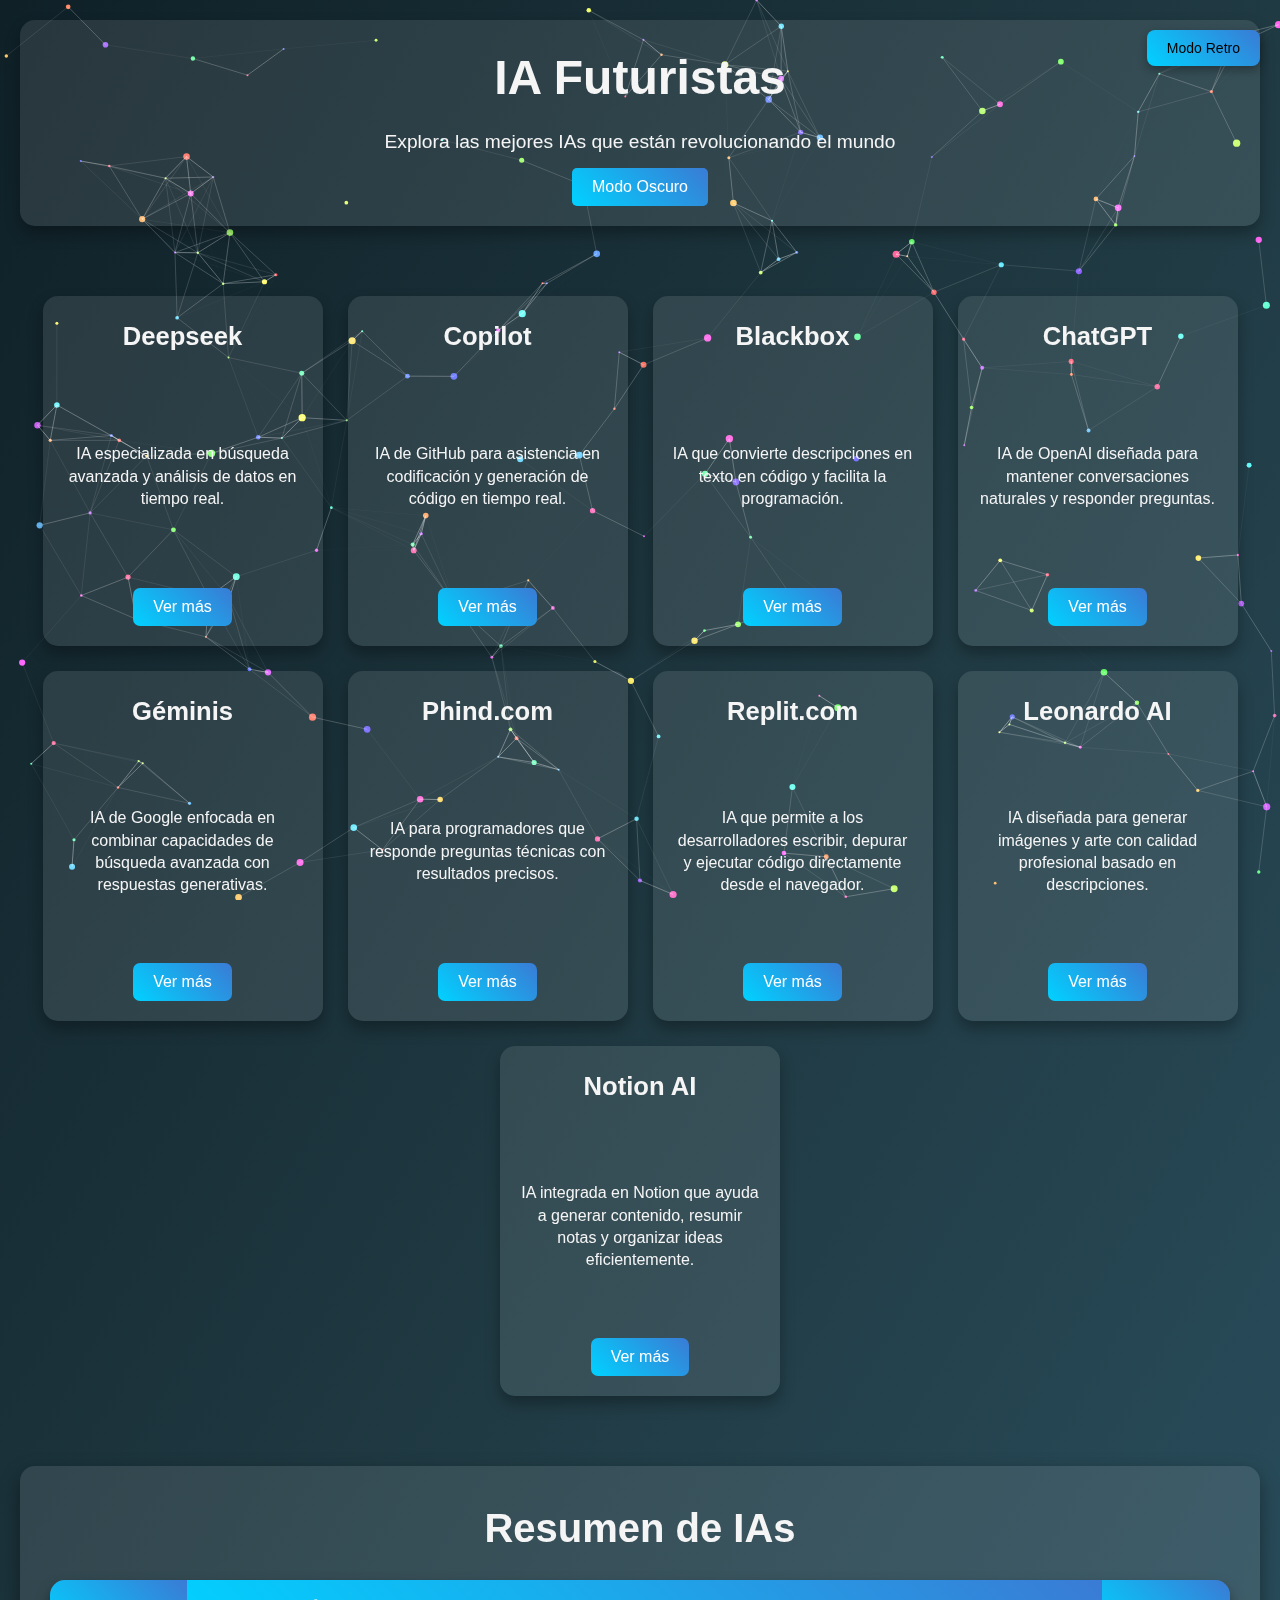
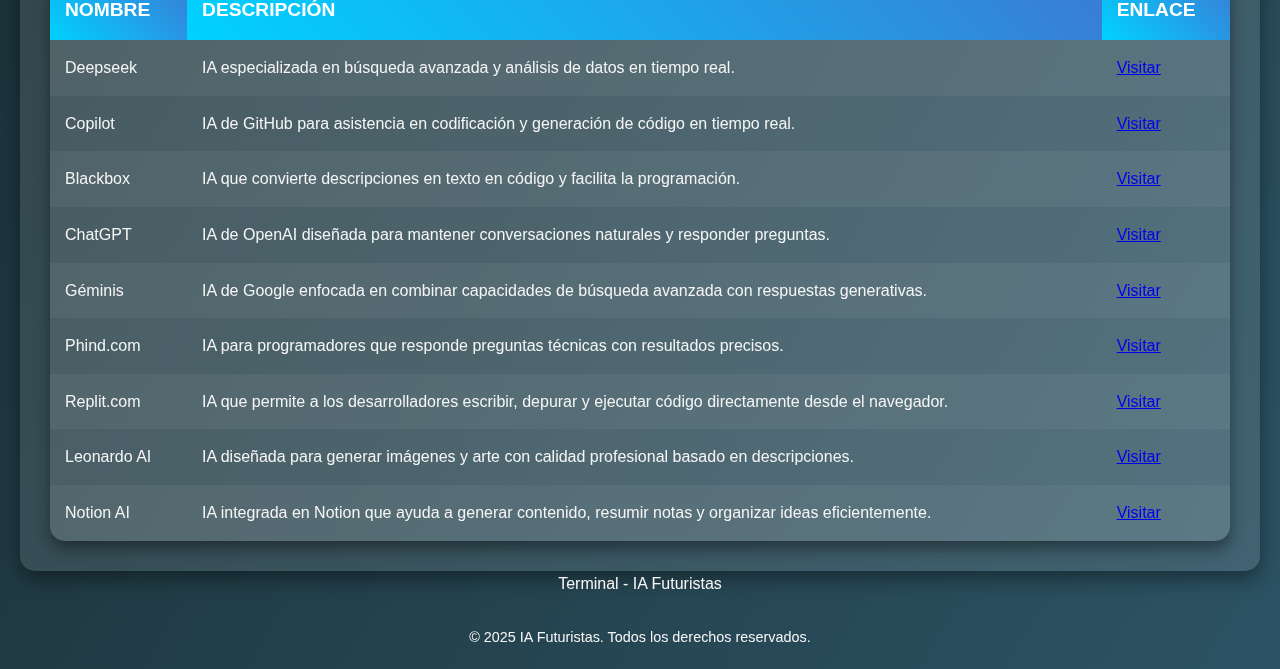
==== index.html @ c77d91a1 "Add files via upload" ====
<!DOCTYPE html>
<html lang="es">
<head>
    <meta charset="UTF-8">
    <meta name="viewport" content="width=device-width, initial-scale=1.0">
    <title>IA Futuristas</title>
    <link href="https://fonts.googleapis.com/css2?family=Montserrat:wght@400;600;700&display=swap" rel="stylesheet">
    <link rel="stylesheet" href="styles.css" id="theme-style">
</head>
<body>
    <!-- Fondo Animado -->
    <div id="background">
        <!-- El Canvas para el Modo Retro se generará dinámicamente -->
        <canvas id="canvas"></canvas>
    </div>

    <!-- Encabezado -->
    <header>
        <div class="logo">
            <h1>IA Futuristas</h1>
        </div>
        <p>Explora las mejores IAs que están revolucionando el mundo</p>
        <div class="btn-container">
            <button id="theme-toggle" class="btn-toggle">Modo Oscuro</button>
            <button id="retro-toggle" class="btn-toggle">Modo Retro</button>
        </div>
    </header>

    <!-- Contenido Principal -->
    <main>
        <!-- Lista de IAs -->
        <section id="aiList" class="ias"></section>

        <!-- Resumen de IAs -->
        <section id="summary" class="summary">
            <h2>Resumen de IAs</h2>
            <div id="summaryContent"></div>
        </section>
    </main>
    <div id="fake-terminal" class="hidden">
        <div class="terminal-header">Terminal - IA Futuristas</div>
        <div class="terminal-body" id="terminal-output"></div>
    </div>
    
    <footer>
        <p>&copy; 2025 IA Futuristas. Todos los derechos reservados.</p>
    </footer>

    <script src="animation.js"></script>
    <script src="theme-toggle.js"></script>
    <script src="assets/js/retro-animation.js"></script>
    <!--<script src="assets/js/retro-sound.js"></script>-->
    
    
</body>
</html>
---- styles.css ----
/* Modo Claro */
:root {
    --background-color: linear-gradient(120deg, #0f2027, #203a43, #2c5364);
    --text-color: #f5f5f5;
    --header-bg: rgba(255, 255, 255, 0.1);
    --header-text: #f5f5f5;
    --card-bg: rgba(255, 255, 255, 0.1);
    --card-shadow: rgba(0, 0, 0, 0.3);
    --btn-bg: linear-gradient(45deg, #00d2ff, #3a7bd5);
    --btn-text: #ffffff;
    --btn-hover-bg: linear-gradient(45deg, #3a7bd5, #00d2ff);
    --summary-bg: rgba(255, 255, 255, 0.1);
    --summary-shadow: rgba(0, 0, 0, 0.4);
}

/* Modo Oscuro */
body.dark-mode {
    --background-color: #121212;
    --text-color: #e0e0e0;
    --header-bg: #1e1e1e;
    --header-text: #ffffff;
    --card-bg: #1e1e1e;
    --card-shadow: rgba(0, 0, 0, 0.5);
    --btn-bg: #bb86fc;
    --btn-text: #ffffff;
    --btn-hover-bg: #7b4dff;
    --summary-bg: #1e1e1e;
    --summary-shadow: rgba(0, 0, 0, 0.5);
}

/* General Reset */
* {
    margin: 0;
    padding: 0;
    box-sizing: border-box;
    font-family: 'Roboto', sans-serif;
}

body {
    background: var(--background-color);
    color: var(--text-color);
    text-align: center;
    line-height: 1.6;
    padding: 20px;
    overflow-x: hidden;
}

/* Fondo Animado */
#background {
    position: fixed;
    top: 0;
    left: 0;
    width: 100%;
    height: 100%;
    z-index: -1;
    overflow: hidden;
}

#canvas {
    width: 100%;
    height: 100%;
    display: block;
}

/* Encabezado */
header {
    background: var(--header-bg);
    padding: 20px 30px;
    border-radius: 15px;
    margin-bottom: 50px;
    box-shadow: 0 8px 15px var(--card-shadow);
    text-align: center;
    position: relative;
    overflow: hidden;
}

header h1 {
    font-size: 3rem;
    color: var(--header-text);
    margin-bottom: 10px;
}

header p {
    font-size: 1.2rem;
    color: var(--header-text);
}

/* Botón de Modo Claro/Oscuro */
.btn-toggle {
    background: var(--btn-bg);
    color: var(--btn-text);
    padding: 10px 20px;
    border: none;
    border-radius: 5px;
    font-size: 1rem;
    cursor: pointer;
    transition: background-color 0.3s ease, transform 0.3s ease;
    margin-top: 10px;
}

.btn-toggle:hover {
    background: var(--btn-hover-bg);
    transform: scale(1.05);
}

/* Lista de IAs */
.ias {
    display: flex;
    flex-wrap: wrap;
    justify-content: center;
    gap: 25px;
    padding: 20px 0;
}

.ai-item {
    background: var(--card-bg);
    border-radius: 15px;
    padding: 20px;
    width: 280px;
    height: 350px;
    display: flex;
    flex-direction: column;
    justify-content: space-between;
    align-items: center;
    text-align: center;
    box-shadow: 0 8px 15px var(--card-shadow);
    transition: transform 0.3s ease, box-shadow 0.3s ease, background-color 0.3s ease;
    position: relative;
}

.ai-item:hover {
    transform: translateY(-10px) scale(1.05);
    box-shadow: 0 12px 25px rgba(0, 0, 0, 0.5);
}

.ai-item h3 {
    font-size: 1.6rem;
    color: var(--text-color);
    margin-bottom: 10px;
}

.ai-item p {
    font-size: 1rem;
    color: var(--text-color);
    line-height: 1.4;
}

.ai-item .btn {
    background: var(--btn-bg);
    color: var(--btn-text);
    padding: 10px 20px;
    border: none;
    border-radius: 7px;
    font-size: 1rem;
    cursor: pointer;
    transition: background-color 0.3s ease, transform 0.3s ease, box-shadow 0.3s ease;
}

.ai-item .btn:hover {
    background: var(--btn-hover-bg);
    transform: scale(1.1);
}

/* Modo Retro: Ajustes */
body.retro-mode .ias {
    gap: 40px; /* Mayor separación entre tarjetas */
    padding: 40px 0; /* Espaciado adicional vertical */
}

/* Ocultar botón "Ver Más" en Modo Retro */
body.retro-mode .ai-item .btn {
    display: none;
}

/* Modo Retro: Hacer clickeable todo el contenedor */
body.retro-mode .ai-item {
    cursor: pointer;
}

body.retro-mode .ai-item:hover {
    transform: translateY(-5px) scale(1.03);
    box-shadow: 0 10px 20px rgba(255, 255, 0, 0.5); /* Efecto de resaltado retro */
}

/* Asegurar que todo el contenedor sea un enlace funcional */
body.retro-mode .ai-item a {
    text-decoration: none; /* Quitar subrayado */
    color: inherit; /* Heredar color del contenedor */
    display: block; /* Bloquear el espacio completo */
    height: 100%;
    width: 100%;
}

/* Resumen de IAs */
.summary {
    background: var(--summary-bg);
    border-radius: 15px;
    padding: 30px;
    margin-top: 50px;
    box-shadow: 0 8px 20px var(--summary-shadow);
}

.summary h2 {
    font-size: 2.5rem;
    color: var(--text-color);
    margin-bottom: 20px;
}

.ai-summary-table {
    width: 100%;
    border-collapse: collapse;
    background: var(--summary-bg);
    border-radius: 15px;
    overflow: hidden;
    box-shadow: 0 8px 15px var(--summary-shadow);
}

.ai-summary-table th,
.ai-summary-table td {
    padding: 15px;
    text-align: left;
    color: var(--text-color);
}

.ai-summary-table th {
    background: var(--btn-bg);
    color: var(--btn-text);
    font-size: 1.2rem;
    text-transform: uppercase;
}

.ai-summary-table td {
    font-size: 1rem;
}

.ai-summary-table tr:nth-child(even) td {
    background: rgba(255, 255, 255, 0.05);
}

.ai-summary-table tr:hover td {
    background: rgba(255, 255, 255, 0.2);
}

/* Footer */
footer {
    margin-top: 30px;
    color: var(--text-color);
    font-size: 0.9rem;
}
#retro-toggle {
    position: fixed;
    top: 20px; /* Separación desde arriba */
    right: 20px; /* Separación desde la derecha */
    z-index: 1000; /* Asegura que esté encima de todo */
    padding: 10px 20px;
    font-size: 14px;
    background-color: #ffcc00; /* Color retro llamativo */
    color: black;
    border: none;
    border-radius: 8px;
    cursor: pointer;
    box-shadow: 0px 4px 10px rgba(0,0,0,0.3);
    transition: transform 0.2s ease;
}

#retro-toggle:hover {
    transform: scale(1.1);
}
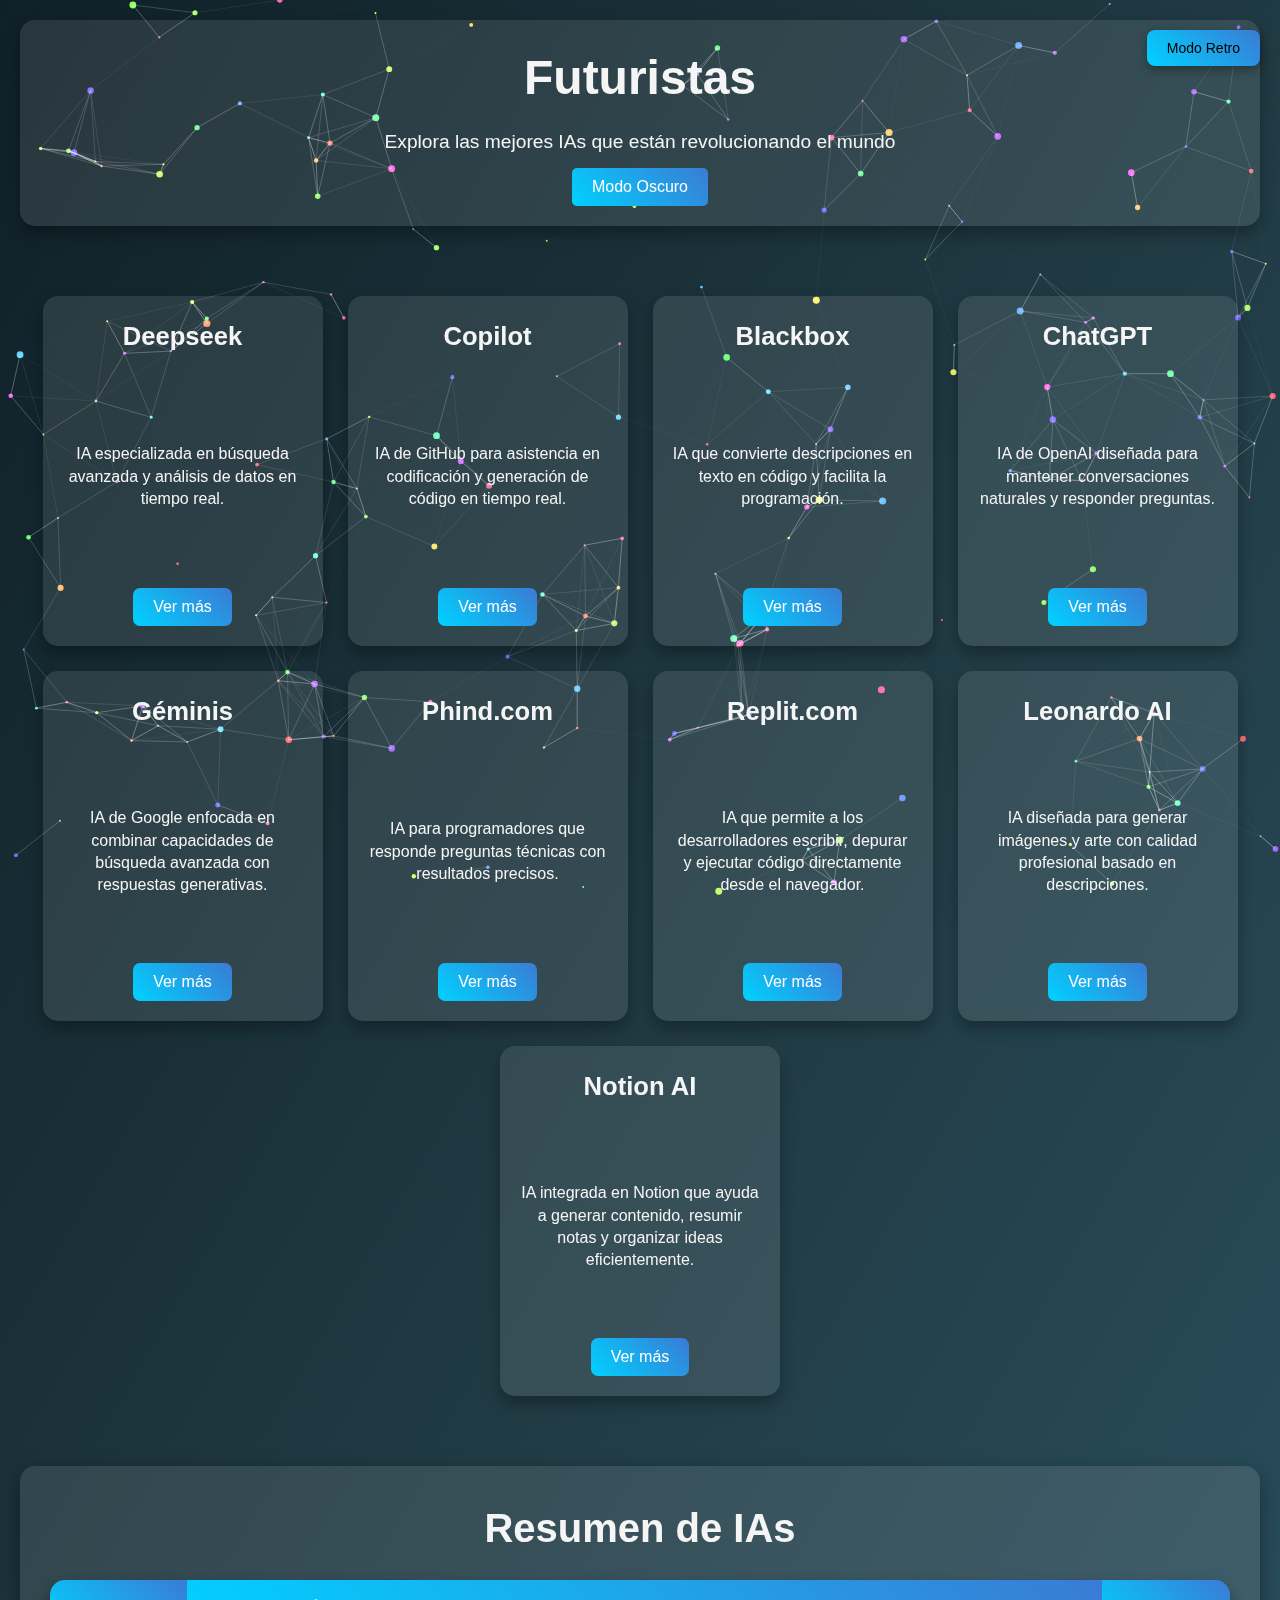
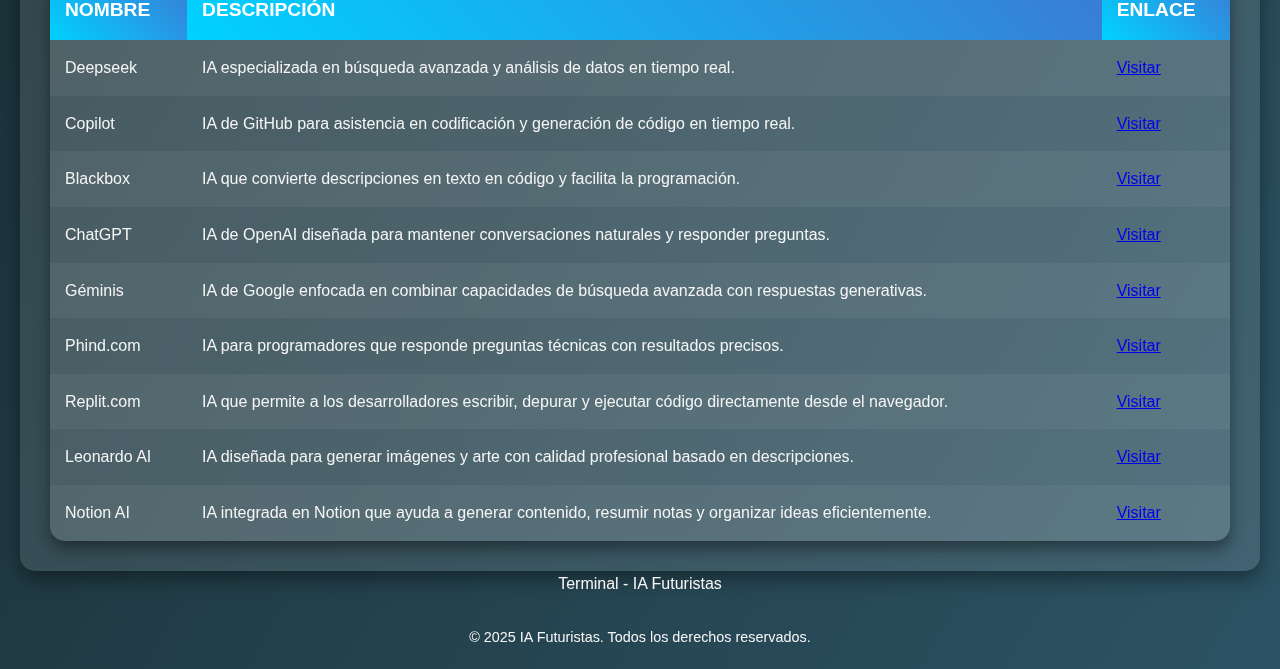
==== commit 1fa4a655: "Update index.html" ====
--- a/index.html
+++ b/index.html
@@ -17,7 +17,7 @@
     <!-- Encabezado -->
     <header>
         <div class="logo">
-            <h1>IA Futuristas</h1>
+            <h1>Futuristas</h1>
         </div>
         <p>Explora las mejores IAs que están revolucionando el mundo</p>
         <div class="btn-container">
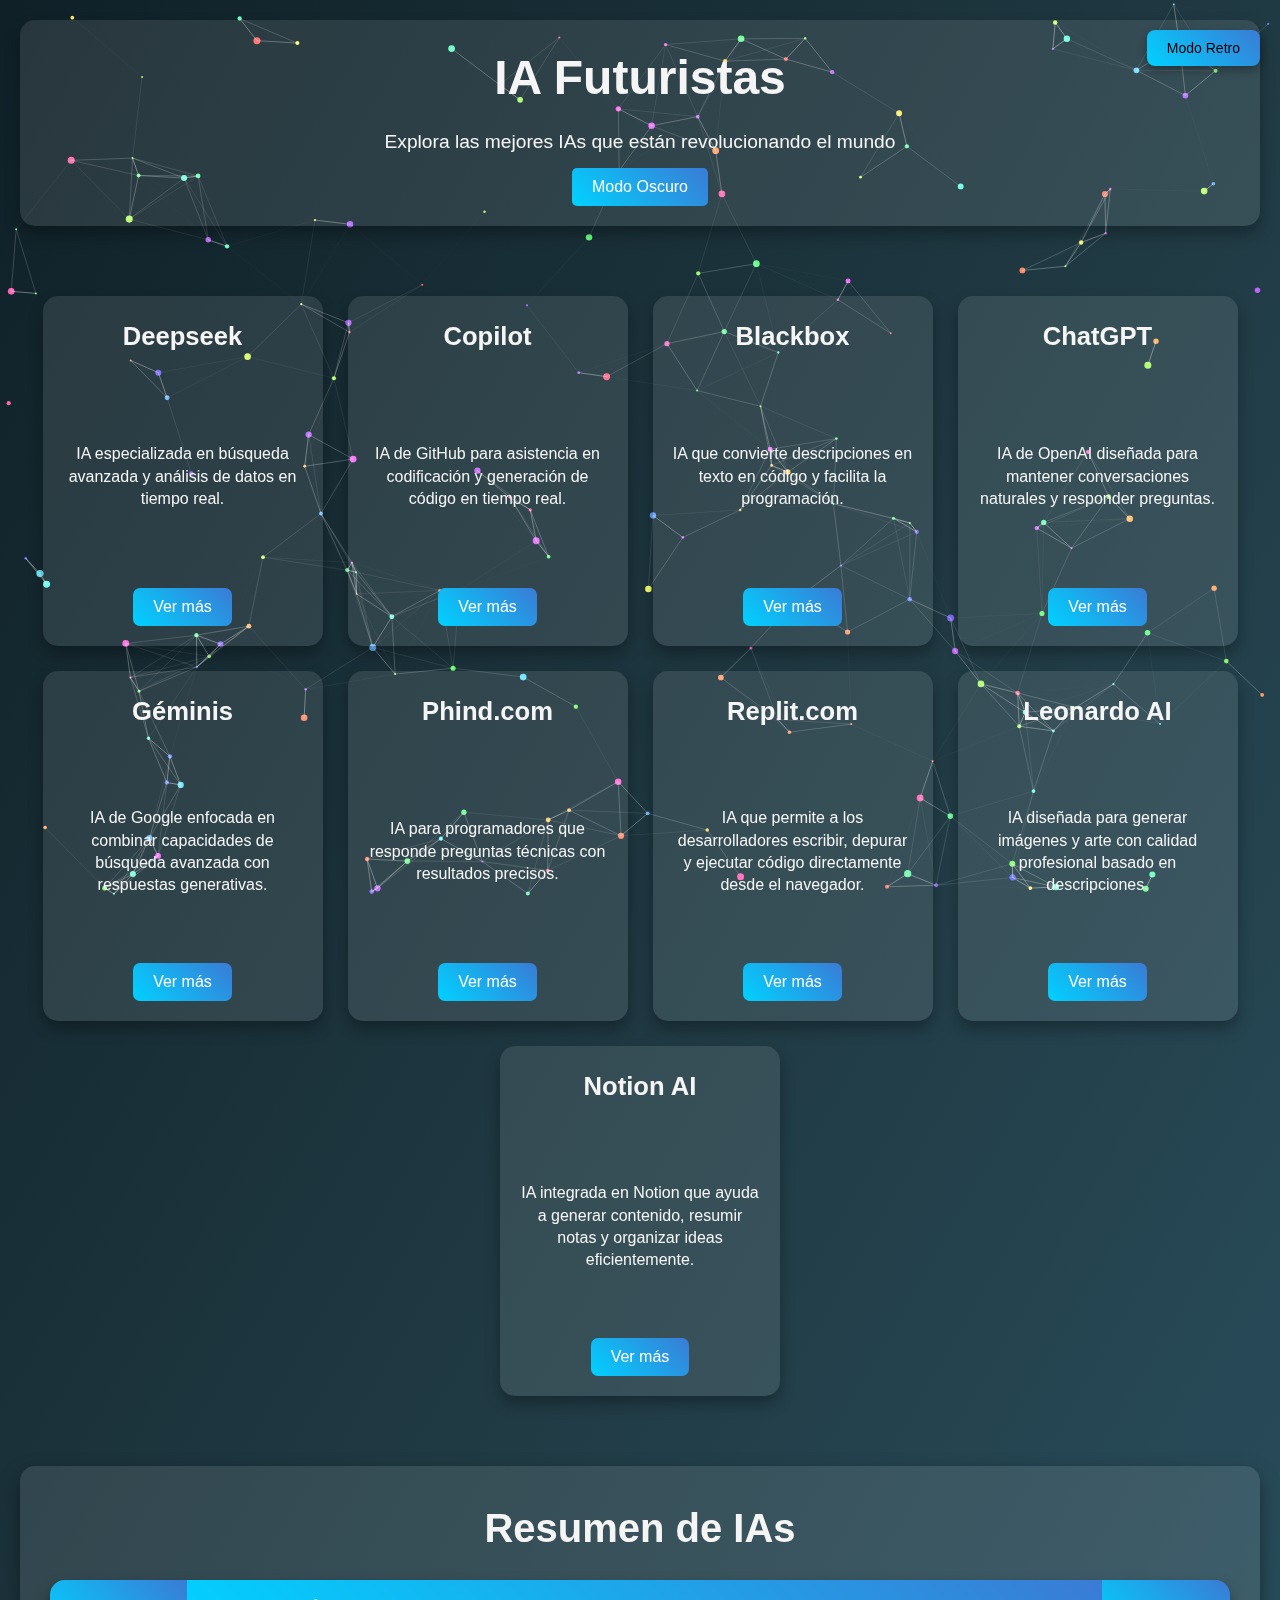
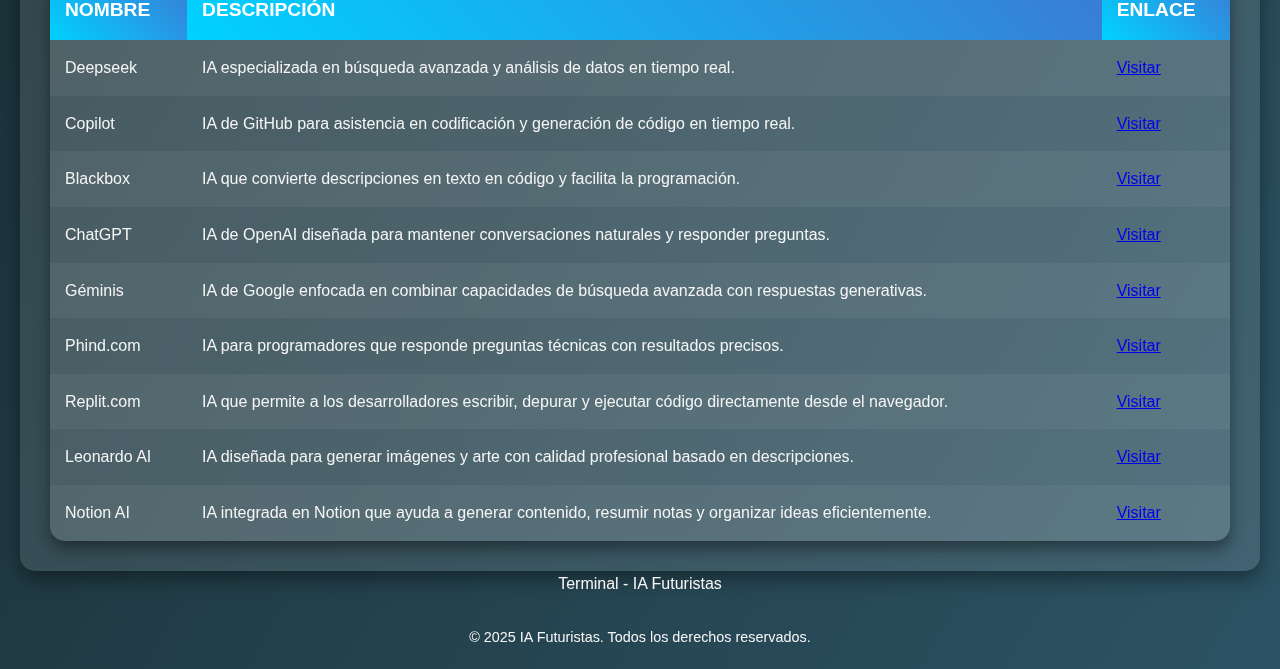
==== commit 7ae8d420: "Update index.html" ====
--- a/index.html
+++ b/index.html
@@ -17,7 +17,7 @@
     <!-- Encabezado -->
     <header>
         <div class="logo">
-            <h1>Futuristas</h1>
+            <h1>IA Futuristas</h1>
         </div>
         <p>Explora las mejores IAs que están revolucionando el mundo</p>
         <div class="btn-container">
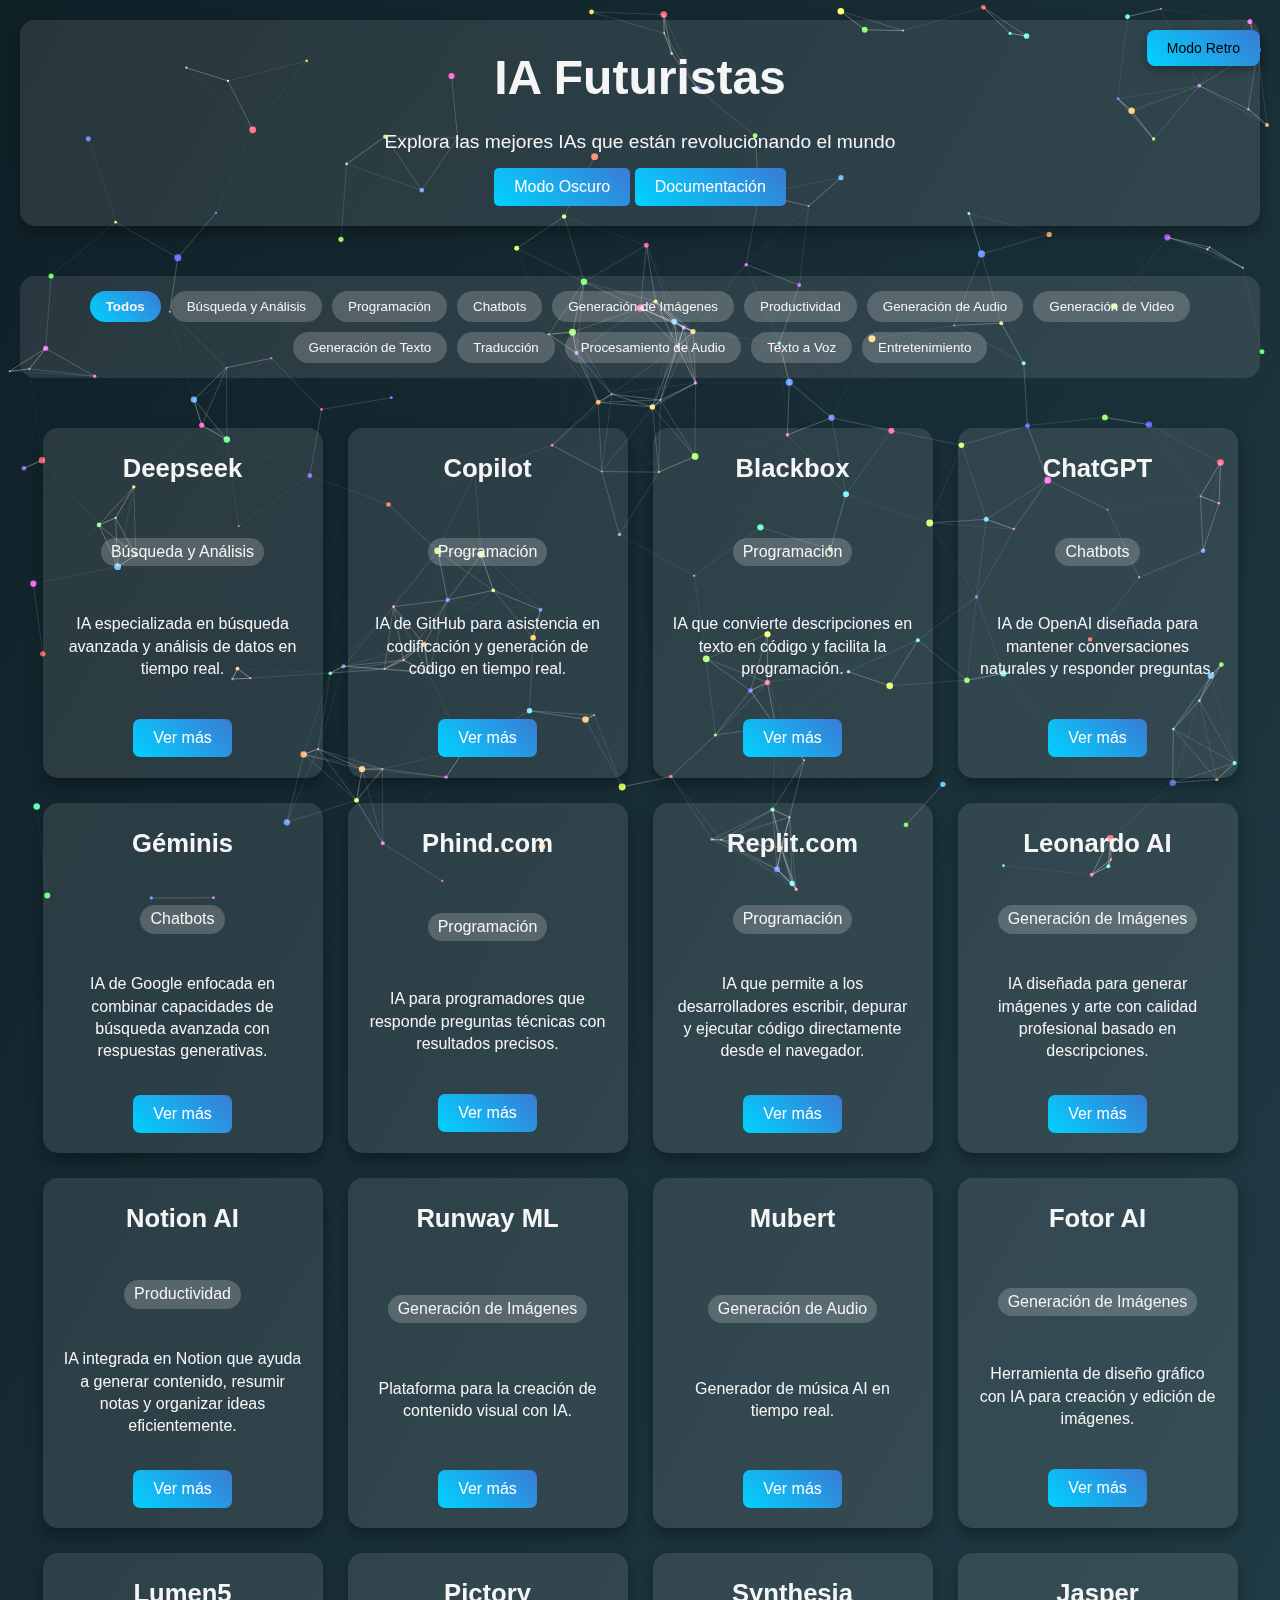
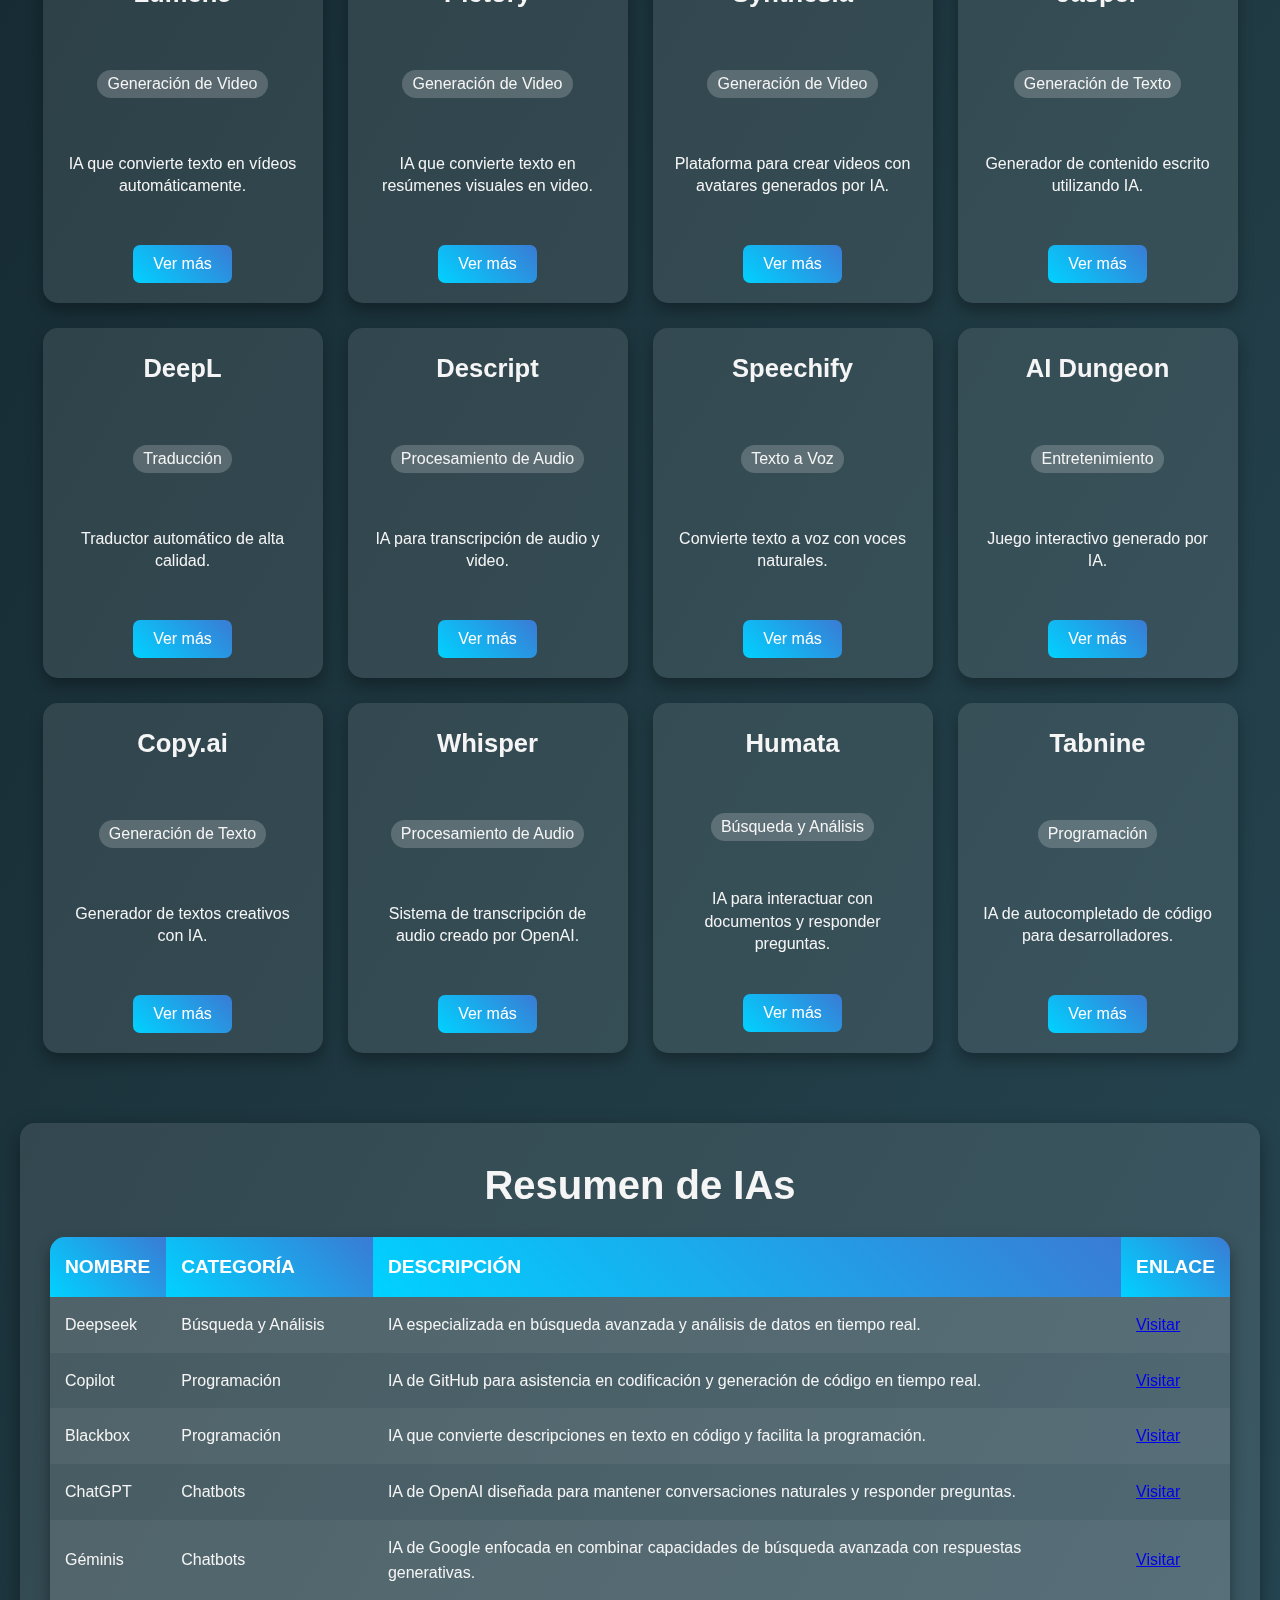
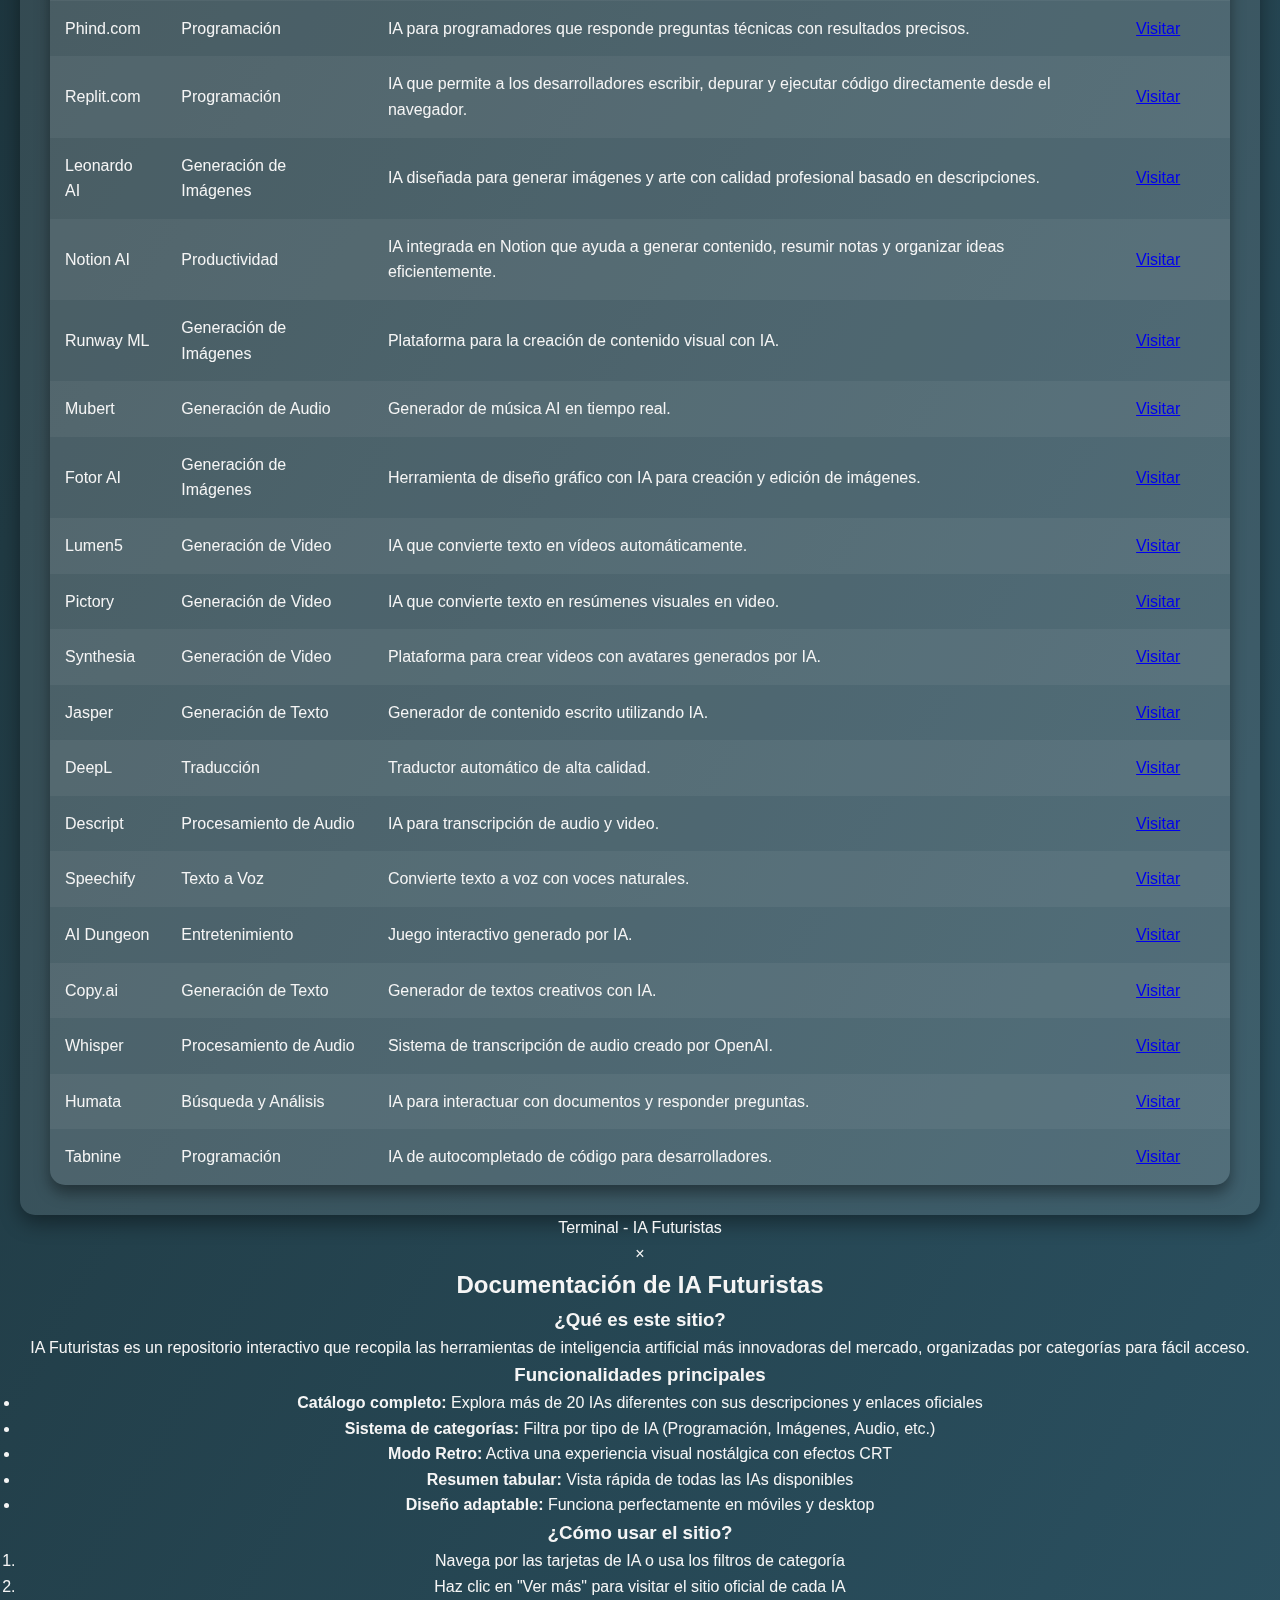
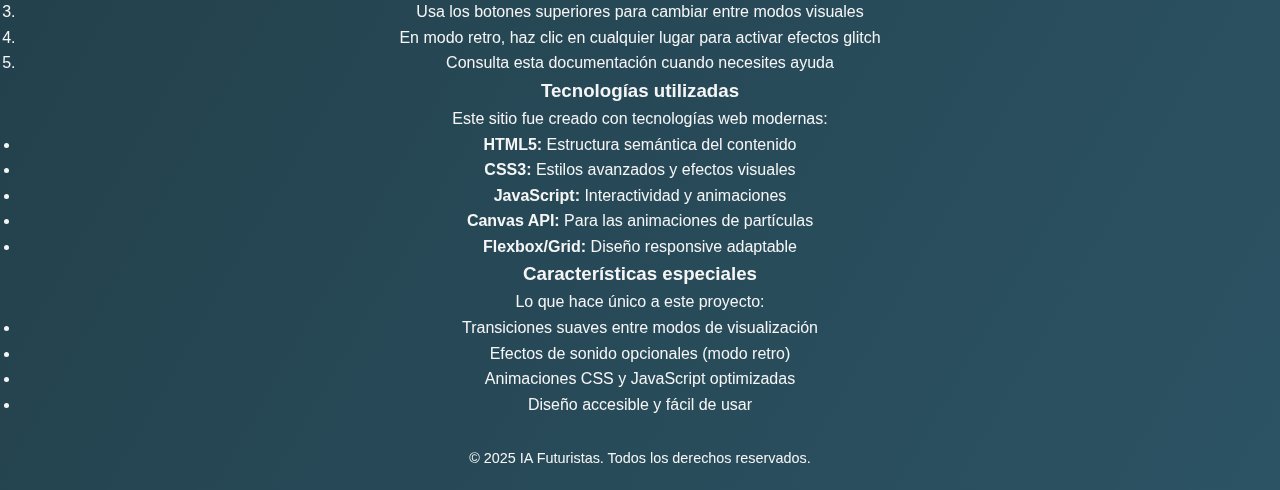
==== commit 81b74d45: "Update index.html" ====
--- a/index.html
+++ b/index.html
@@ -23,6 +23,7 @@
         <div class="btn-container">
             <button id="theme-toggle" class="btn-toggle">Modo Oscuro</button>
             <button id="retro-toggle" class="btn-toggle">Modo Retro</button>
+            <button id="doc-toggle" class="btn-toggle">Documentación</button>
         </div>
     </header>
 
@@ -37,20 +38,71 @@
             <div id="summaryContent"></div>
         </section>
     </main>
+
+    <!-- Terminal Fake (Modo Retro) -->
     <div id="fake-terminal" class="hidden">
         <div class="terminal-header">Terminal - IA Futuristas</div>
         <div class="terminal-body" id="terminal-output"></div>
+    </div>
+    
+    <!-- Modal de Documentación -->
+    <div id="doc-modal" class="modal hidden">
+        <div class="modal-content">
+            <span class="close-modal">&times;</span>
+            <h2>Documentación de IA Futuristas</h2>
+            <div class="doc-content">
+                <h3>¿Qué es este sitio?</h3>
+                <p>IA Futuristas es un repositorio interactivo que recopila las herramientas de inteligencia artificial más innovadoras del mercado, organizadas por categorías para fácil acceso.</p>
+                
+                <h3>Funcionalidades principales</h3>
+                <ul>
+                    <li><strong>Catálogo completo:</strong> Explora más de 20 IAs diferentes con sus descripciones y enlaces oficiales</li>
+                    <li><strong>Sistema de categorías:</strong> Filtra por tipo de IA (Programación, Imágenes, Audio, etc.)</li>
+                    <li><strong>Modo Retro:</strong> Activa una experiencia visual nostálgica con efectos CRT</li>
+                    <li><strong>Resumen tabular:</strong> Vista rápida de todas las IAs disponibles</li>
+                    <li><strong>Diseño adaptable:</strong> Funciona perfectamente en móviles y desktop</li>
+                </ul>
+                
+                <h3>¿Cómo usar el sitio?</h3>
+                <ol>
+                    <li>Navega por las tarjetas de IA o usa los filtros de categoría</li>
+                    <li>Haz clic en "Ver más" para visitar el sitio oficial de cada IA</li>
+                    <li>Usa los botones superiores para cambiar entre modos visuales</li>
+                    <li>En modo retro, haz clic en cualquier lugar para activar efectos glitch</li>
+                    <li>Consulta esta documentación cuando necesites ayuda</li>
+                </ol>
+                
+                <h3>Tecnologías utilizadas</h3>
+                <p>Este sitio fue creado con tecnologías web modernas:</p>
+                <ul>
+                    <li><strong>HTML5:</strong> Estructura semántica del contenido</li>
+                    <li><strong>CSS3:</strong> Estilos avanzados y efectos visuales</li>
+                    <li><strong>JavaScript:</strong> Interactividad y animaciones</li>
+                    <li><strong>Canvas API:</strong> Para las animaciones de partículas</li>
+                    <li><strong>Flexbox/Grid:</strong> Diseño responsive adaptable</li>
+                </ul>
+                
+                <h3>Características especiales</h3>
+                <p>Lo que hace único a este proyecto:</p>
+                <ul>
+                    <li>Transiciones suaves entre modos de visualización</li>
+                    <li>Efectos de sonido opcionales (modo retro)</li>
+                    <li>Animaciones CSS y JavaScript optimizadas</li>
+                    <li>Diseño accesible y fácil de usar</li>
+                </ul>
+            </div>
+        </div>
     </div>
     
     <footer>
         <p>&copy; 2025 IA Futuristas. Todos los derechos reservados.</p>
     </footer>
 
+    <!-- Scripts -->
     <script src="animation.js"></script>
     <script src="theme-toggle.js"></script>
     <script src="assets/js/retro-animation.js"></script>
+    <script src="doc-modal.js"></script>
     <!--<script src="assets/js/retro-sound.js"></script>-->
-    
-    
 </body>
 </html>--- a/styles.css
+++ b/styles.css
@@ -266,3 +266,65 @@
 #retro-toggle:hover {
     transform: scale(1.1);
 }
+/* Agrega esto al final del archivo */
+.category-filters {
+    display: flex;
+    flex-wrap: wrap;
+    justify-content: center;
+    gap: 10px;
+    margin-bottom: 30px;
+    padding: 15px;
+    background: rgba(255, 255, 255, 0.1);
+    border-radius: 15px;
+}
+
+.filter-btn {
+    padding: 8px 16px;
+    border: none;
+    border-radius: 20px;
+    background: rgba(255, 255, 255, 0.2);
+    color: var(--text-color);
+    cursor: pointer;
+    transition: all 0.3s ease;
+}
+
+.filter-btn:hover {
+    background: rgba(255, 255, 255, 0.3);
+    transform: scale(1.05);
+}
+
+.filter-btn.active {
+    background: var(--btn-bg);
+    font-weight: bold;
+}
+
+.category-tag {
+    font-size: 0.8rem;
+    background: rgba(255, 255, 255, 0.2);
+    padding: 3px 10px;
+    border-radius: 20px;
+    display: inline-block;
+    margin-bottom: 8px;
+}
+
+/* Estilos para modo retro */
+body.retro-mode .category-filters {
+    background: rgba(0, 0, 0, 0.5);
+    border: 1px solid var(--border-color);
+}
+
+body.retro-mode .filter-btn {
+    background: rgba(255, 255, 0, 0.1);
+    border: 1px solid var(--border-color);
+    color: var(--text-color);
+}
+
+body.retro-mode .filter-btn.active {
+    background: var(--border-color);
+    color: var(--background-color);
+}
+
+body.retro-mode .category-tag {
+    background: rgba(255, 255, 0, 0.1);
+    border: 1px solid var(--border-color);
+}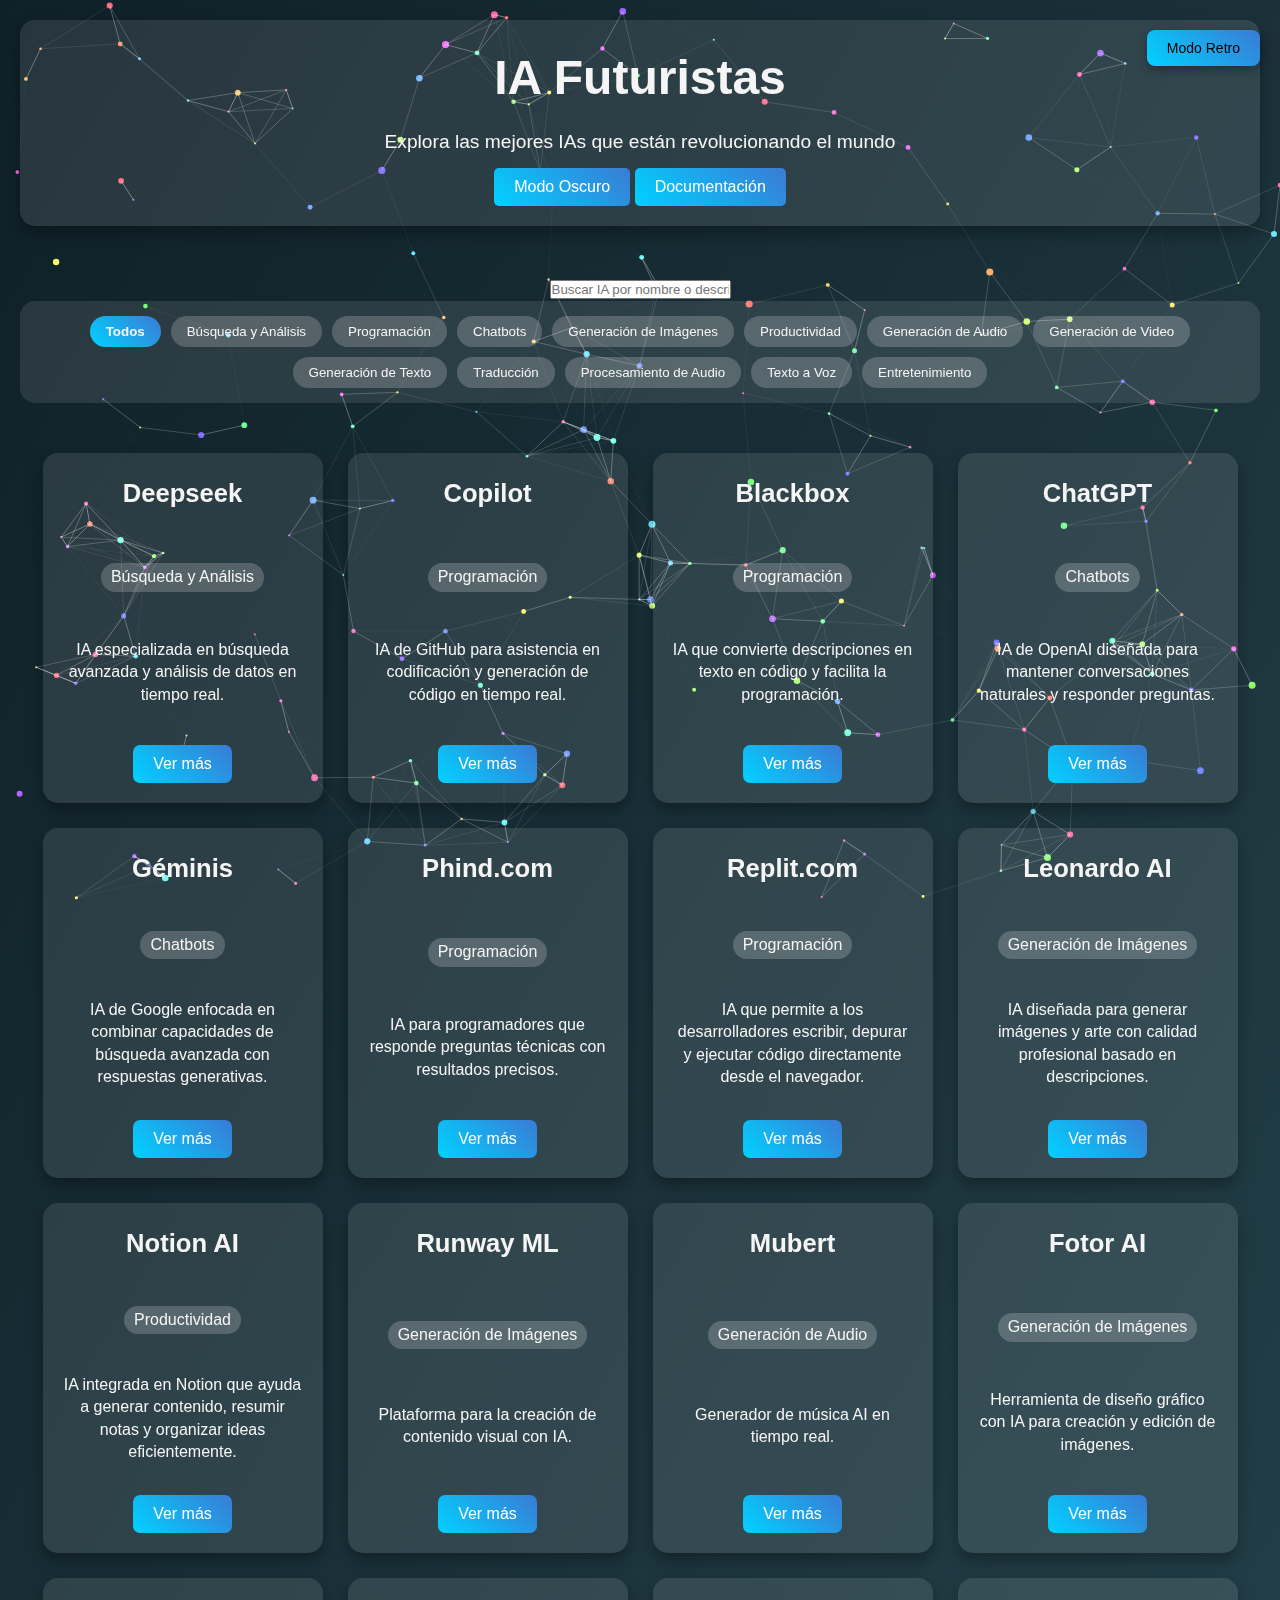
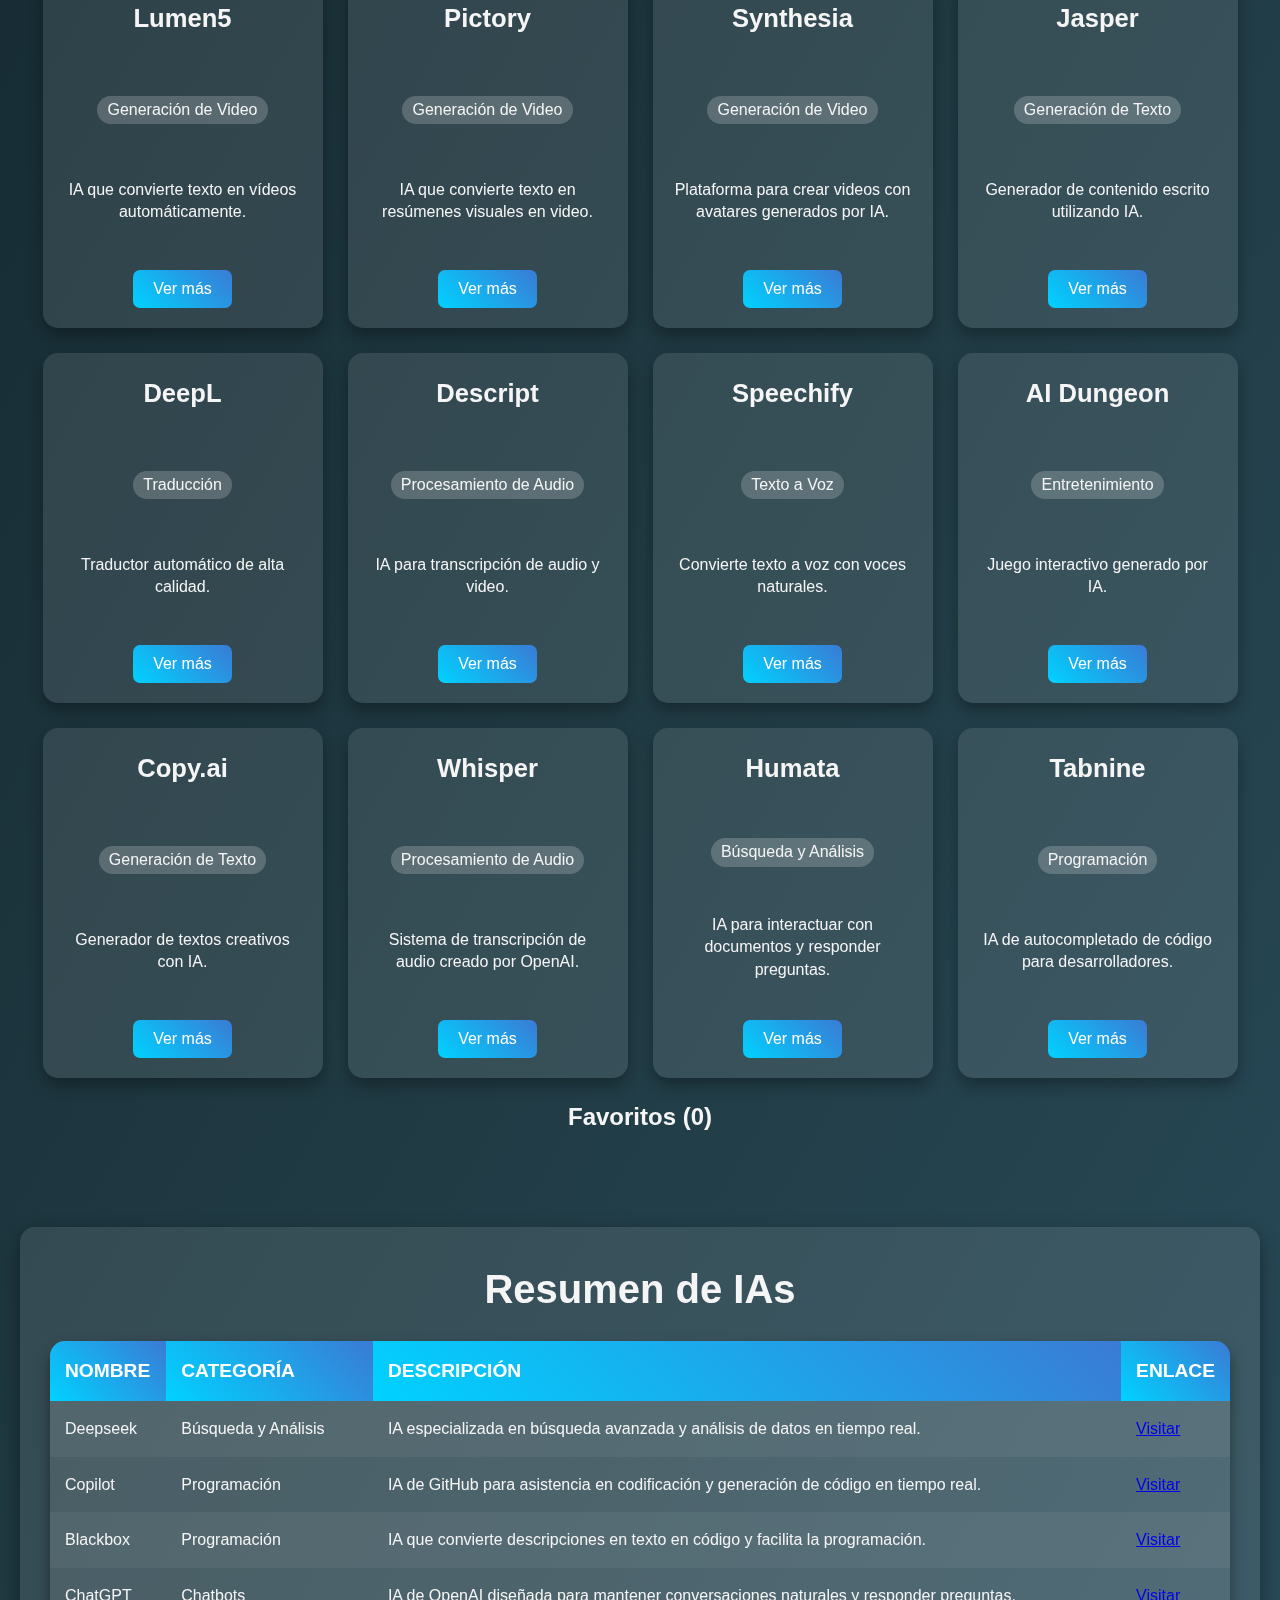
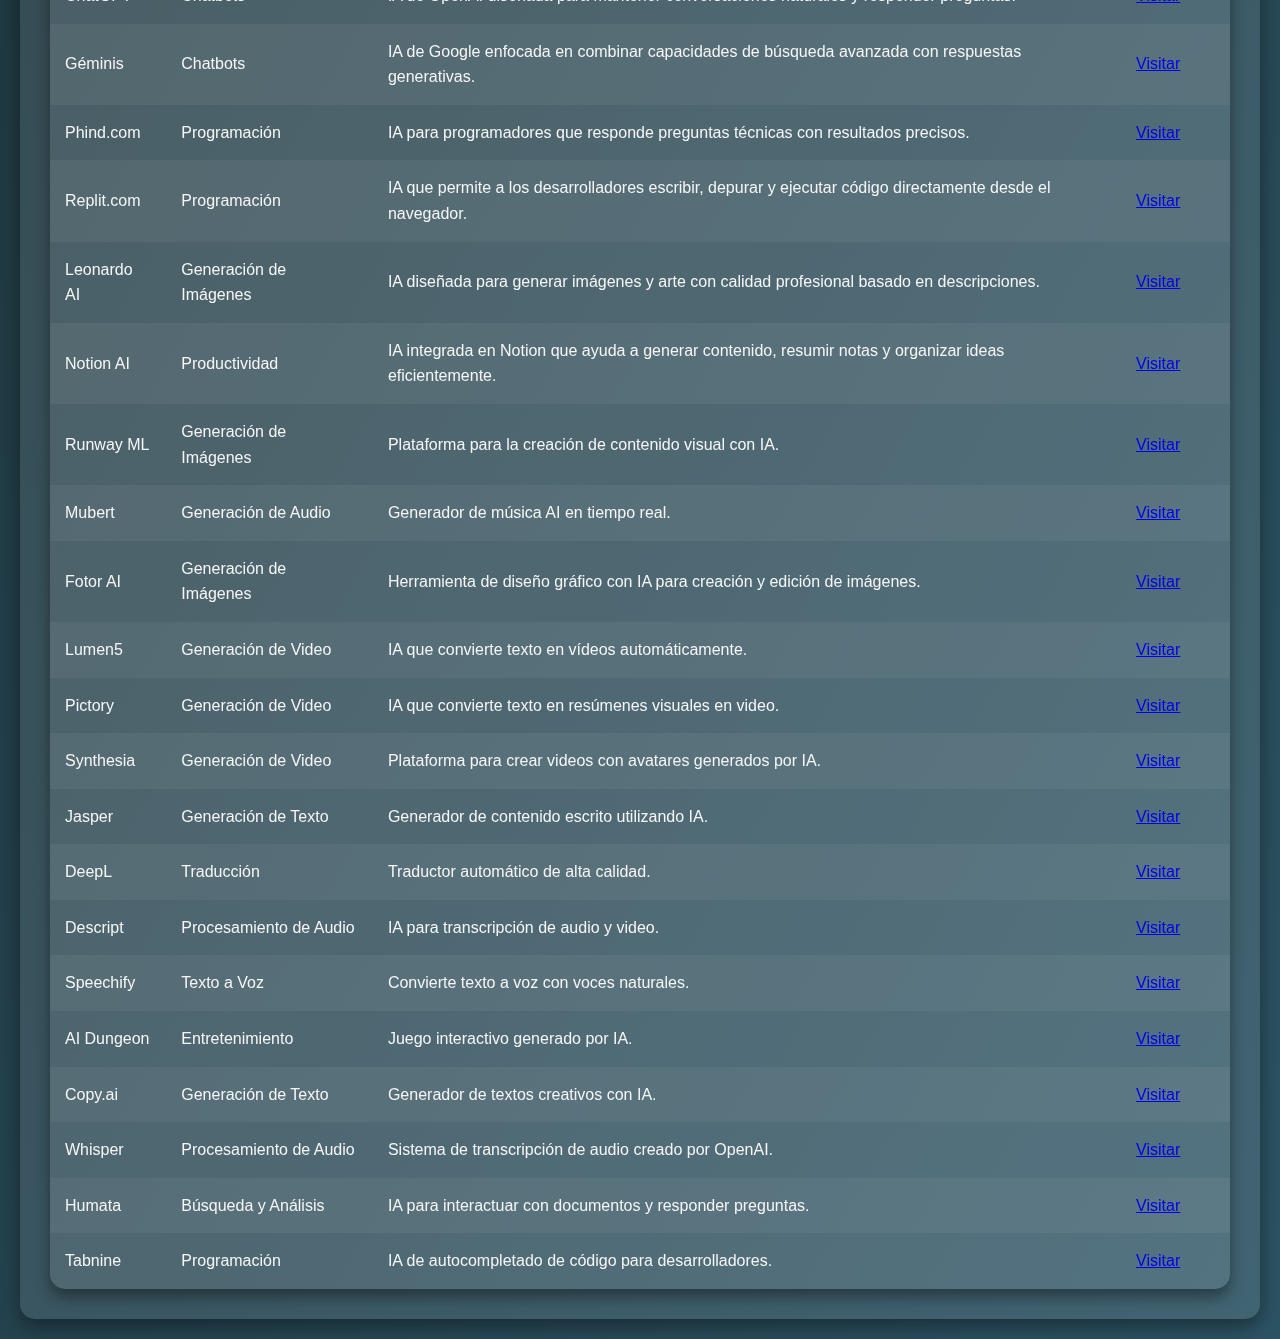
==== commit c263cb6a: "Update index.html" ====
--- a/index.html
+++ b/index.html
@@ -10,7 +10,6 @@
 <body>
     <!-- Fondo Animado -->
     <div id="background">
-        <!-- El Canvas para el Modo Retro se generará dinámicamente -->
         <canvas id="canvas"></canvas>
     </div>
 
@@ -27,10 +26,21 @@
         </div>
     </header>
 
+    <!-- Barra de búsqueda -->
+    <div class="search-bar">
+        <input type="text" id="search-input" placeholder="Buscar IA por nombre o descripción...">
+    </div>
+
     <!-- Contenido Principal -->
     <main>
         <!-- Lista de IAs -->
         <section id="aiList" class="ias"></section>
+
+        <!-- Sección de Favoritos -->
+        <section id="favorites-section">
+            <h2>Favoritos <span id="favorites-count">(0)</span></h2>
+            <div id="favorites-list" class="ias"></div>
+        </section>
 
         <!-- Resumen de IAs -->
         <section id="summary" class="summary">
@@ -39,12 +49,6 @@
         </section>
     </main>
 
-    <!-- Terminal Fake (Modo Retro) -->
-    <div id="fake-terminal" class="hidden">
-        <div class="terminal-header">Terminal - IA Futuristas</div>
-        <div class="terminal-body" id="terminal-output"></div>
-    </div>
-    
     <!-- Modal de Documentación -->
     <div id="doc-modal" class="modal hidden">
         <div class="modal-content">
@@ -53,56 +57,57 @@
             <div class="doc-content">
                 <h3>¿Qué es este sitio?</h3>
                 <p>IA Futuristas es un repositorio interactivo que recopila las herramientas de inteligencia artificial más innovadoras del mercado, organizadas por categorías para fácil acceso.</p>
-                
                 <h3>Funcionalidades principales</h3>
                 <ul>
                     <li><strong>Catálogo completo:</strong> Explora más de 20 IAs diferentes con sus descripciones y enlaces oficiales</li>
+                    <li><strong>Barra de búsqueda mejorada:</strong> 
+                        <ul>
+                            <li><strong>Nueva ubicación:</strong> Ahora está más cerca del encabezado para facilitar el acceso.</li>
+                            <li><strong>Estilo actualizado:</strong> Incluye bordes redondeados, sombreado, transiciones suaves y colores destacados al interactuar.</li>
+                        </ul>
+                    </li>
                     <li><strong>Sistema de categorías:</strong> Filtra por tipo de IA (Programación, Imágenes, Audio, etc.)</li>
                     <li><strong>Modo Retro:</strong> Activa una experiencia visual nostálgica con efectos CRT</li>
                     <li><strong>Resumen tabular:</strong> Vista rápida de todas las IAs disponibles</li>
                     <li><strong>Diseño adaptable:</strong> Funciona perfectamente en móviles y desktop</li>
                 </ul>
-                
                 <h3>¿Cómo usar el sitio?</h3>
                 <ol>
                     <li>Navega por las tarjetas de IA o usa los filtros de categoría</li>
+                    <li>Escribe en la barra de búsqueda para localizar rápidamente IAs por nombre o descripción</li>
                     <li>Haz clic en "Ver más" para visitar el sitio oficial de cada IA</li>
                     <li>Usa los botones superiores para cambiar entre modos visuales</li>
                     <li>En modo retro, haz clic en cualquier lugar para activar efectos glitch</li>
                     <li>Consulta esta documentación cuando necesites ayuda</li>
                 </ol>
-                
                 <h3>Tecnologías utilizadas</h3>
                 <p>Este sitio fue creado con tecnologías web modernas:</p>
                 <ul>
                     <li><strong>HTML5:</strong> Estructura semántica del contenido</li>
                     <li><strong>CSS3:</strong> Estilos avanzados y efectos visuales</li>
-                    <li><strong>JavaScript:</strong> Interactividad y animaciones</li>
+                    <li><strong>JavaScript:</strong> Interactividad, animaciones y funcionalidad dinámica (incluyendo búsqueda interactiva)</li>
                     <li><strong>Canvas API:</strong> Para las animaciones de partículas</li>
                     <li><strong>Flexbox/Grid:</strong> Diseño responsive adaptable</li>
                 </ul>
-                
-                <h3>Características especiales</h3>
-                <p>Lo que hace único a este proyecto:</p>
+                <h3>Cambios recientes</h3>
                 <ul>
-                    <li>Transiciones suaves entre modos de visualización</li>
-                    <li>Efectos de sonido opcionales (modo retro)</li>
-                    <li>Animaciones CSS y JavaScript optimizadas</li>
-                    <li>Diseño accesible y fácil de usar</li>
+                    <li><strong>Barra de búsqueda actualizada:</strong> 
+                        <ul>
+                            <li>Reposicionada más cerca del encabezado</li>
+                            <li>Mejoras visuales como bordes redondeados y efectos de sombreado</li>
+                        </ul>
+                    </li>
                 </ul>
             </div>
         </div>
     </div>
-    
-    <footer>
-        <p>&copy; 2025 IA Futuristas. Todos los derechos reservados.</p>
-    </footer>
+
+
 
     <!-- Scripts -->
     <script src="animation.js"></script>
     <script src="theme-toggle.js"></script>
-    <script src="assets/js/retro-animation.js"></script>
     <script src="doc-modal.js"></script>
-    <!--<script src="assets/js/retro-sound.js"></script>-->
+    <script src="search.js"></script>
 </body>
 </html>--- a/styles.css
+++ b/styles.css
@@ -327,4 +327,86 @@
 body.retro-mode .category-tag {
     background: rgba(255, 255, 0, 0.1);
     border: 1px solid var(--border-color);
+}
+/* Estilos para el modal de documentación */
+.modal {
+    position: fixed;
+    top: 0;
+    left: 0;
+    width: 100%;
+    height: 100%;
+    background: rgba(0, 0, 0, 0.7);
+    display: flex;
+    justify-content: center;
+    align-items: center;
+    z-index: 1000;
+    backdrop-filter: blur(5px);
+}
+
+.modal-content {
+    background: var(--card-bg);
+    padding: 30px;
+    border-radius: 15px;
+    width: 80%;
+    max-width: 800px;
+    max-height: 80vh;
+    overflow-y: auto;
+    box-shadow: 0 5px 30px rgba(0, 0, 0, 0.3);
+    position: relative;
+}
+
+.close-modal {
+    position: absolute;
+    top: 15px;
+    right: 20px;
+    font-size: 1.5rem;
+    cursor: pointer;
+    color: var(--text-color);
+    transition: transform 0.3s;
+}
+
+.close-modal:hover {
+    transform: scale(1.2);
+}
+
+.doc-content h3 {
+    margin-top: 20px;
+    color: var(--btn-text);
+    border-bottom: 2px solid var(--btn-bg);
+    padding-bottom: 5px;
+}
+
+.doc-content ul, .doc-content ol {
+    margin: 15px 0;
+    padding-left: 30px;
+}
+
+.doc-content li {
+    margin-bottom: 8px;
+}
+
+.hidden {
+    display: none;
+}
+
+/* Estilos específicos para modo retro */
+body.retro-mode .modal-content {
+    background: rgba(0, 0, 0, 0.8);
+    border: 2px solid var(--border-color);
+    color: var(--text-color);
+}
+
+body.retro-mode .doc-content h3 {
+    color: var(--highlight-color);
+    border-bottom: 2px solid var(--border-color);
+    text-shadow: 0 0 5px var(--shadow-color);
+}
+
+body.retro-mode .close-modal {
+    color: var(--highlight-color);
+}
+
+body.retro-mode .doc-content ul,
+body.retro-mode .doc-content ol {
+    color: var(--text-color);
 }